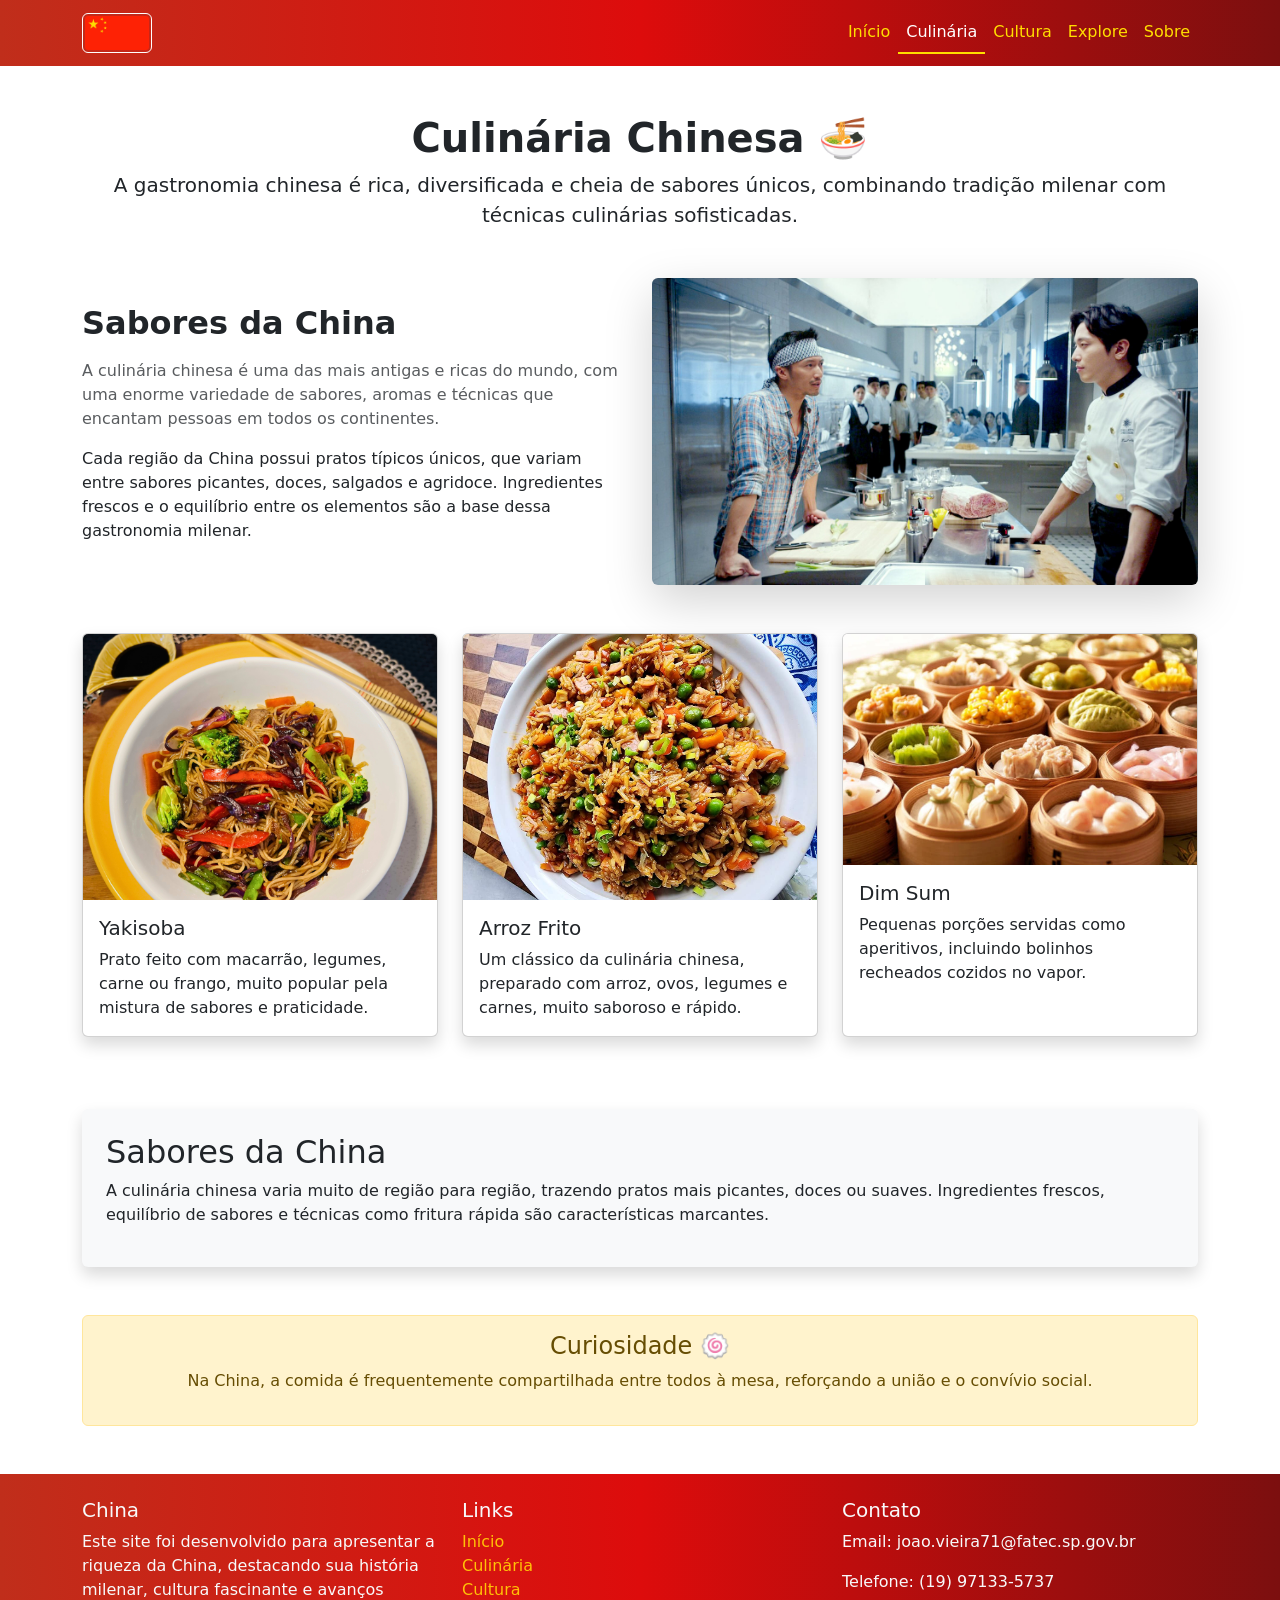
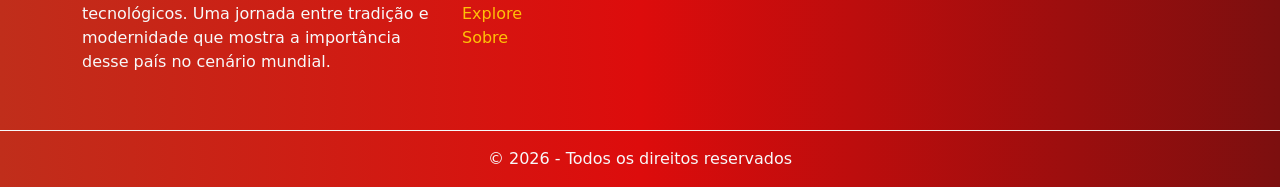
==== comida.html @ 1c430de6 "Paginas index e culinaria terminados" ====
<!DOCTYPE html>
<html lang="pt-br">
<head>
    <meta charset="UTF-8">
    <link href="https://cdn.jsdelivr.net/npm/bootstrap@5.3.2/dist/css/bootstrap.min.css" rel="stylesheet">
    <meta name="viewport" content="width=device-width, initial-scale=1.0">
    <title>Culinária Chinesa</title>

    <style>
        .logo-flag {
            height: 40px;
            width: auto;
            object-fit: contain;
            border: 1.5px solid white;
            border-radius: 6px;
            padding: 2px;
        }

        .navbar-china {
            background: linear-gradient(90deg, #c02e1b 0%, #dd0c0c 50%, #7c0f0f 100%);
        }

        .navbar-china .nav-link {
            color: #ffde00;
            font-weight: 500;
        }

        .navbar-china .nav-link:hover {
            color: #fff;
        }

        .navbar-china .nav-link.active {
            color: #fff;
            border-bottom: 2px solid #ffde00;
        }

        .navbar-china .navbar-toggler {
            border-color: #a08716;
        }

        .footer {
            background: linear-gradient(90deg, #c02e1b 0%, #dd0c0c 50%, #7c0f0f 100%);
        }
    </style>
</head>

<body>

<!-- NAVBAR -->
<nav class="navbar navbar-expand-lg navbar-dark navbar-china">
    <div class="container">

        <a class="navbar-brand d-flex align-items-center" href="index.html">
            <img src="img/logo.jpg" class="logo-flag" alt="Logo">
        </a>

        <button class="navbar-toggler" type="button" data-bs-toggle="collapse" data-bs-target="#menu">
            <span class="navbar-toggler-icon"></span>
        </button>

        <div class="collapse navbar-collapse" id="menu">
            <ul class="navbar-nav ms-auto">

                <li class="nav-item">
                    <a class="nav-link" href="index.html">Início</a>
                </li>

                <li class="nav-item">
                    <a class="nav-link active" href="comida.html">Culinária</a>
                </li>

                <li class="nav-item">
                    <a class="nav-link" href="#">Cultura</a>
                </li>

                <li class="nav-item">
                    <a class="nav-link" href="#">Explore</a>
                </li>

                <li class="nav-item">
                    <a class="nav-link" href="#">Sobre</a>
                </li>

            </ul>
        </div>

    </div>
</nav>

<!-- TÍTULO -->
<div class="container my-5 text-center">
    <h1 class="fw-bold">Culinária Chinesa 🍜</h1>
    <p class="lead">
        A gastronomia chinesa é rica, diversificada e cheia de sabores únicos,
        combinando tradição milenar com técnicas culinárias sofisticadas.
    </p>
</div>

<div class="container my-5">
    <div class="row align-items-center g-4">

        <div class="col-md-6">
            <h2 class="fw-bold mb-3">Sabores da China</h2>

            <p class="text-muted">
                A culinária chinesa é uma das mais antigas e ricas do mundo, com uma enorme variedade
                de sabores, aromas e técnicas que encantam pessoas em todos os continentes.
            </p>

            <p>
                Cada região da China possui pratos típicos únicos, que variam entre sabores picantes,
                doces, salgados e agridoce. Ingredientes frescos e o equilíbrio entre os elementos
                são a base dessa gastronomia milenar.
            </p>

         
        </div>

      
        <div class="col-md-6 text-center">
            <img src="img/chefe.jpg" 
                 class="img-fluid rounded shadow-lg" 
                 alt="Culinária chinesa"
                 style="max-height: 350px; object-fit: cover;">
        </div>

    </div>
</div>



<div class="container my-5">
    <div class="row">

       
        <div class="col-md-4 mb-4">
            <div class="card h-100 shadow">
                <img src="img/yakisoba.jpg" class="card-img-top" alt="Yakisoba">
                <div class="card-body">
                    <h5 class="card-title">Yakisoba</h5>
                    <p class="card-text">
                        Prato feito com macarrão, legumes, carne ou frango,
                        muito popular pela mistura de sabores e praticidade.
                    </p>
                </div>
            </div>
        </div>

      
        <div class="col-md-4 mb-4">
            <div class="card h-100 shadow">
                <img src="img/arrozfrito.jpg" class="card-img-top" alt="Arroz frito">
                <div class="card-body">
                    <h5 class="card-title">Arroz Frito</h5>
                    <p class="card-text">
                        Um clássico da culinária chinesa, preparado com arroz,
                        ovos, legumes e carnes, muito saboroso e rápido.
                    </p>
                </div>
            </div>
        </div>

  
        <div class="col-md-4 mb-4">
            <div class="card h-100 shadow">
                <img src="img/dimsum.jpg" class="card-img-top" alt="Dim Sum">
                <div class="card-body">
                    <h5 class="card-title">Dim Sum</h5>
                    <p class="card-text">
                        Pequenas porções servidas como aperitivos, incluindo
                        bolinhos recheados cozidos no vapor.
                    </p>
                </div>
            </div>
        </div>

    </div>
</div>


<div class="container my-5">
    <div class="bg-light p-4 rounded shadow">
        <h2>Sabores da China</h2>
        <p>
            A culinária chinesa varia muito de região para região, trazendo pratos mais picantes,
            doces ou suaves. Ingredientes frescos, equilíbrio de sabores e técnicas como fritura
            rápida são características marcantes.
        </p>
    </div>
</div>


<div class="container my-5 text-center">
    <div class="alert alert-warning">
        <h4 class="alert-heading">Curiosidade 🍥</h4>
        <p>
            Na China, a comida é frequentemente compartilhada entre todos à mesa,
            reforçando a união e o convívio social.
        </p>
    </div>
</div>


<footer class="text-light mt-5 footer bg-dark">
    <div class="container py-4">

        <div class="row">
            <div class="col-md-4 mb-3">
                <h5>China</h5>
               <p>
            Este site foi desenvolvido para apresentar a riqueza da China, destacando sua história milenar,
            cultura fascinante e avanços tecnológicos. Uma jornada entre tradição e modernidade que mostra
            a importância desse país no cenário mundial.
        </p>
            </div>

             <div class="col-md-4 mb-3">
                <h5>Links</h5>
                <ul class="list-unstyled">
                    <li><a href="index.html" class="text-warning text-decoration-none">Início</a></li>
                    <li><a href="comida.html" class="text-warning text-decoration-none">Culinária</a></li>
                    <li><a href="#" class="text-warning text-decoration-none">Cultura</a></li>
                    <li><a href="#" class="text-warning text-decoration-none">Explore</a></li>
                    <li><a href="#" class="text-warning text-decoration-none">Sobre</a></li>
                </ul>
            </div>

            <div class="col-md-4 mb-3">
                <h5>Contato</h5>
                <p>Email: joao.vieira71@fatec.sp.gov.br</p>
                <p>Telefone: (19) 97133-5737</p>
            </div>
        </div>
    </div>

    <div class="text-center py-3 border-top border-light">
        © 2026 - Todos os direitos reservados
    </div>
</footer>

<script src="https://cdn.jsdelivr.net/npm/bootstrap@5.3.2/dist/js/bootstrap.bundle.min.js"></script>
</body>
</html>
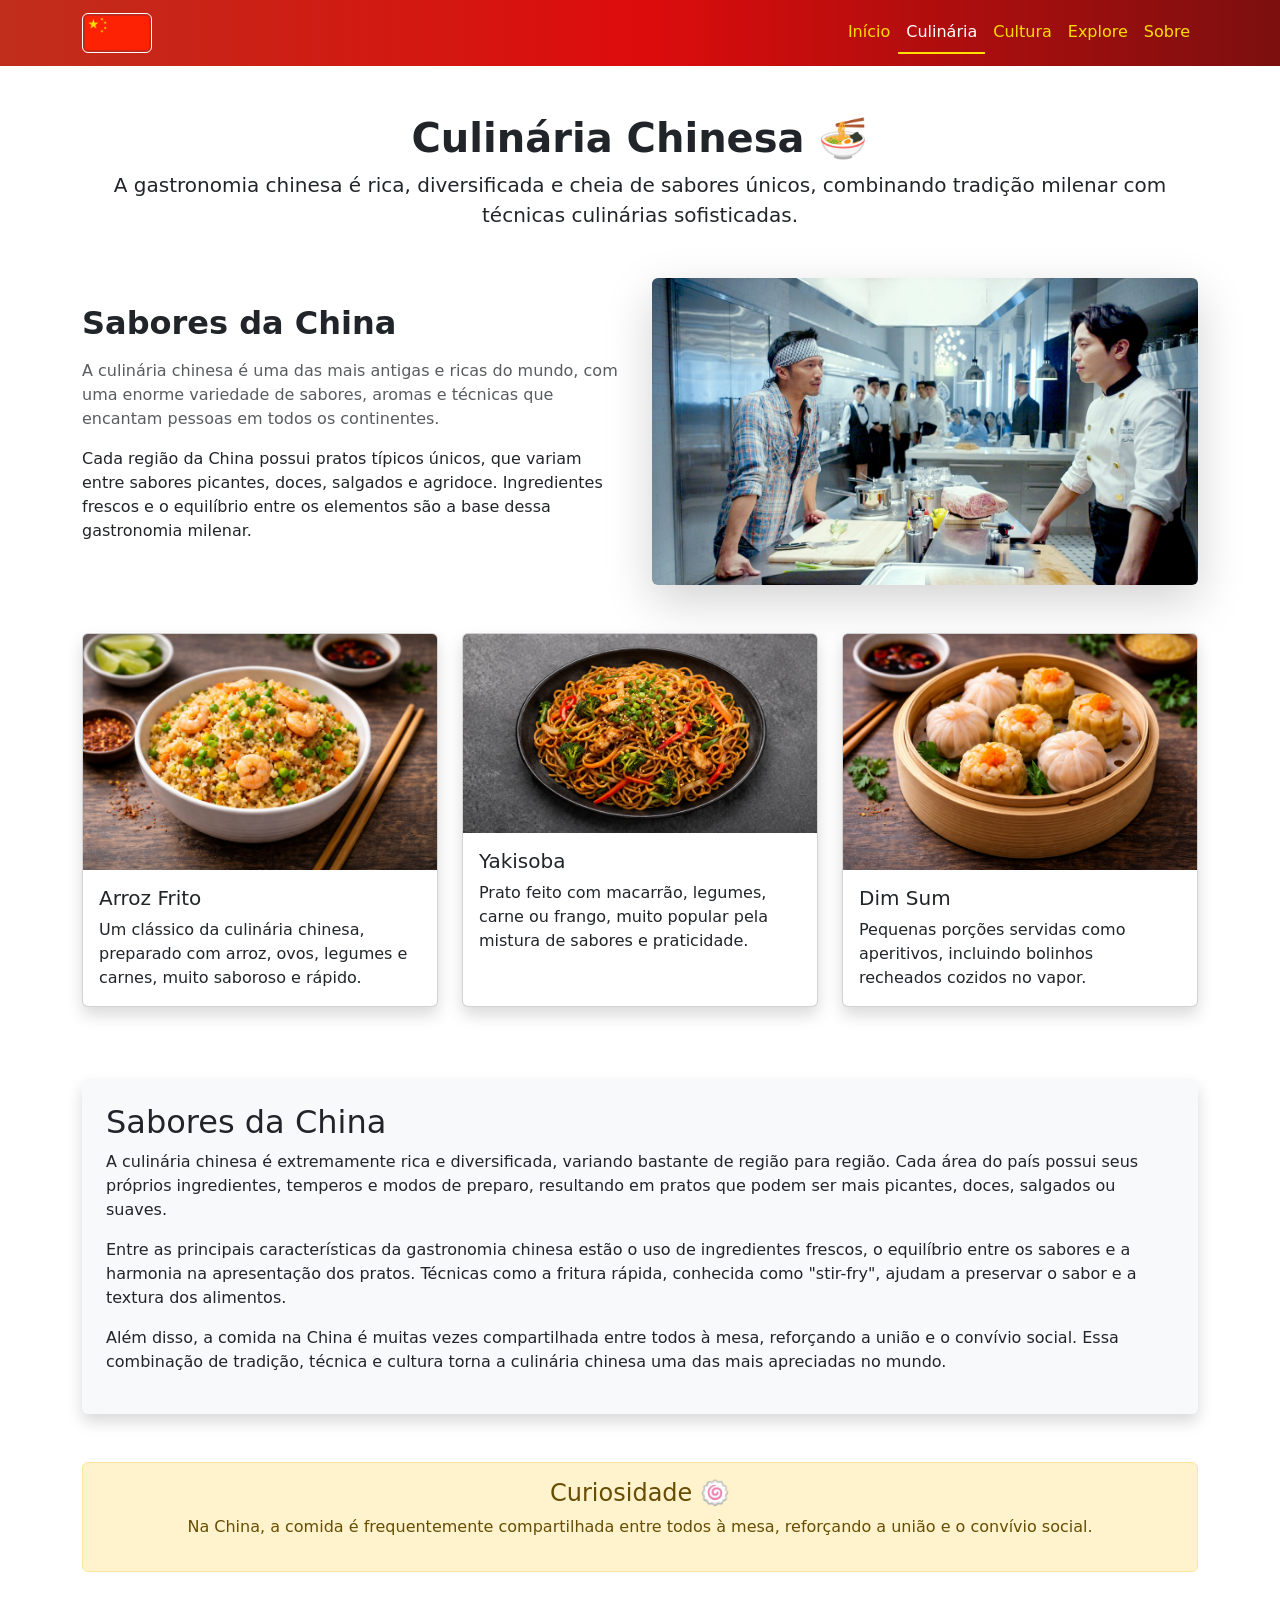
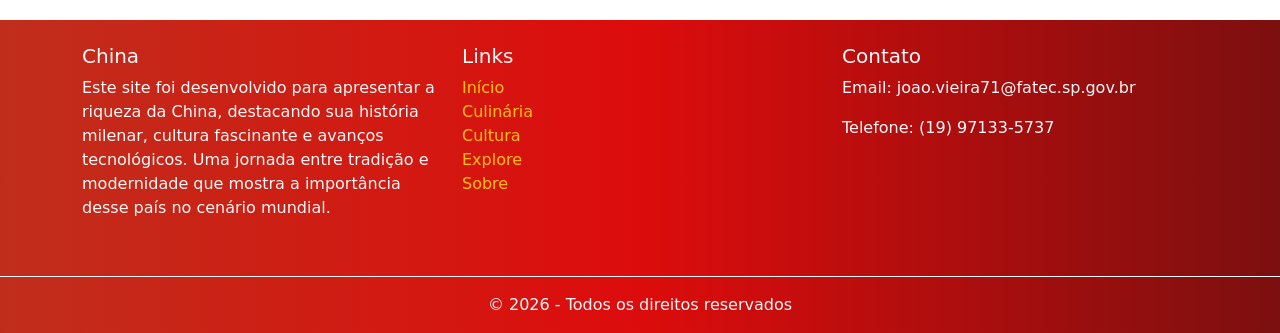
==== commit e9383265: "Atualizações no index" ====
--- a/comida.html
+++ b/comida.html
@@ -4,49 +4,13 @@
     <meta charset="UTF-8">
     <link href="https://cdn.jsdelivr.net/npm/bootstrap@5.3.2/dist/css/bootstrap.min.css" rel="stylesheet">
     <meta name="viewport" content="width=device-width, initial-scale=1.0">
+     <link href="style.css" rel="stylesheet">
     <title>Culinária Chinesa</title>
 
-    <style>
-        .logo-flag {
-            height: 40px;
-            width: auto;
-            object-fit: contain;
-            border: 1.5px solid white;
-            border-radius: 6px;
-            padding: 2px;
-        }
-
-        .navbar-china {
-            background: linear-gradient(90deg, #c02e1b 0%, #dd0c0c 50%, #7c0f0f 100%);
-        }
-
-        .navbar-china .nav-link {
-            color: #ffde00;
-            font-weight: 500;
-        }
-
-        .navbar-china .nav-link:hover {
-            color: #fff;
-        }
-
-        .navbar-china .nav-link.active {
-            color: #fff;
-            border-bottom: 2px solid #ffde00;
-        }
-
-        .navbar-china .navbar-toggler {
-            border-color: #a08716;
-        }
-
-        .footer {
-            background: linear-gradient(90deg, #c02e1b 0%, #dd0c0c 50%, #7c0f0f 100%);
-        }
-    </style>
 </head>
-
 <body>
 
-<!-- NAVBAR -->
+
 <nav class="navbar navbar-expand-lg navbar-dark navbar-china">
     <div class="container">
 
@@ -70,7 +34,7 @@
                 </li>
 
                 <li class="nav-item">
-                    <a class="nav-link" href="#">Cultura</a>
+                    <a class="nav-link" href="cultura.html">Cultura</a>
                 </li>
 
                 <li class="nav-item">
@@ -87,7 +51,7 @@
     </div>
 </nav>
 
-<!-- TÍTULO -->
+
 <div class="container my-5 text-center">
     <h1 class="fw-bold">Culinária Chinesa 🍜</h1>
     <p class="lead">
@@ -131,11 +95,23 @@
 
 <div class="container my-5">
     <div class="row">
-
-       
+      
         <div class="col-md-4 mb-4">
             <div class="card h-100 shadow">
-                <img src="img/yakisoba.jpg" class="card-img-top" alt="Yakisoba">
+                <img src="img/arrozfrito.png" class="card-img-top" alt="Arroz frito">
+                <div class="card-body">
+                    <h5 class="card-title">Arroz Frito</h5>
+                    <p class="card-text">
+                        Um clássico da culinária chinesa, preparado com arroz,
+                        ovos, legumes e carnes, muito saboroso e rápido.
+                    </p>
+                </div>
+            </div>
+        </div>
+
+          <div class="col-md-4 mb-4">
+            <div class="card h-100 shadow">
+                <img src="img/yakisoba.png" class="card-img-top" alt="Yakisoba">
                 <div class="card-body">
                     <h5 class="card-title">Yakisoba</h5>
                     <p class="card-text">
@@ -146,24 +122,9 @@
             </div>
         </div>
 
-      
         <div class="col-md-4 mb-4">
             <div class="card h-100 shadow">
-                <img src="img/arrozfrito.jpg" class="card-img-top" alt="Arroz frito">
-                <div class="card-body">
-                    <h5 class="card-title">Arroz Frito</h5>
-                    <p class="card-text">
-                        Um clássico da culinária chinesa, preparado com arroz,
-                        ovos, legumes e carnes, muito saboroso e rápido.
-                    </p>
-                </div>
-            </div>
-        </div>
-
-  
-        <div class="col-md-4 mb-4">
-            <div class="card h-100 shadow">
-                <img src="img/dimsum.jpg" class="card-img-top" alt="Dim Sum">
+                <img src="img/dimsum.png" class="card-img-top" alt="Dim Sum">
                 <div class="card-body">
                     <h5 class="card-title">Dim Sum</h5>
                     <p class="card-text">
@@ -181,11 +142,22 @@
 <div class="container my-5">
     <div class="bg-light p-4 rounded shadow">
         <h2>Sabores da China</h2>
-        <p>
-            A culinária chinesa varia muito de região para região, trazendo pratos mais picantes,
-            doces ou suaves. Ingredientes frescos, equilíbrio de sabores e técnicas como fritura
-            rápida são características marcantes.
-        </p>
+       <p>
+A culinária chinesa é extremamente rica e diversificada, variando bastante de região para região. 
+Cada área do país possui seus próprios ingredientes, temperos e modos de preparo,
+ resultando em pratos que podem ser mais picantes, doces, salgados ou suaves.
+</p>
+
+<p>
+Entre as principais características da gastronomia chinesa estão o uso de ingredientes frescos,
+ o equilíbrio entre os sabores e a harmonia na apresentação dos pratos. 
+Técnicas como a fritura rápida, conhecida como "stir-fry", ajudam a preservar o sabor e a textura dos alimentos.
+</p>
+
+<p>
+Além disso, a comida na China é muitas vezes compartilhada entre todos à mesa, reforçando a união e o convívio social. 
+Essa combinação de tradição, técnica e cultura torna a culinária chinesa uma das mais apreciadas no mundo.
+</p>
     </div>
 </div>
 
--- a/style.css
+++ b/style.css
@@ -0,0 +1,62 @@
+  .logo-flag {
+    height: 40px; /* tamanho da navbar */
+    width: auto; /* mantém proporção original */
+
+    object-fit: contain; /* garante que não corte a imagem */
+
+    border: 1.5px solid white; /*borda*/
+    border-radius: 6px; /*arredonda a borda da logo*/
+    padding: 2px; /* espaço interno pra não colar na borda */
+}
+
+.navbar-china {
+    background: linear-gradient(90deg, #c02e1b 0%, #dd0c0c 50%, #7c0f0f 100%);/* cor da navbar*/
+}
+
+
+/* botoes do nav */
+.navbar-china .nav-link {
+    color: #ffde00; /* amarelo da estrela */
+    font-weight: 500; /*espessura da fonte*/
+}
+
+/* botoes do nav passando por cima */
+.navbar-china .nav-link:hover {
+    color: #fff;
+}
+
+/* links */
+.navbar-china .nav-link.active {
+    color: #fff;
+    border-bottom: 2px solid #ffde00; /*linha embaixo dos links*/
+}
+
+/* borda do menu do nav */
+.navbar-china .navbar-toggler {
+    border-color: #a08716;
+}
+.footer{
+background: linear-gradient(90deg, #c02e1b 0%, #dd0c0c 50%, #7c0f0f 100%);
+}
+
+       .hero {
+    background: url('img/historia.jpg') center/cover no-repeat;
+    height: 80vh;
+    position: relative;
+    color: white;
+}
+
+/* camada escura por cima (melhora leitura do texto) */
+.hero::before {
+    content: "";
+    position: absolute;
+    width: 100%;
+    height: 100%;
+    background: rgba(0, 0, 0, 0.6);
+}
+
+/* garante que o texto fique acima */
+.hero-content {
+    position: relative;
+    z-index: 2;
+}
